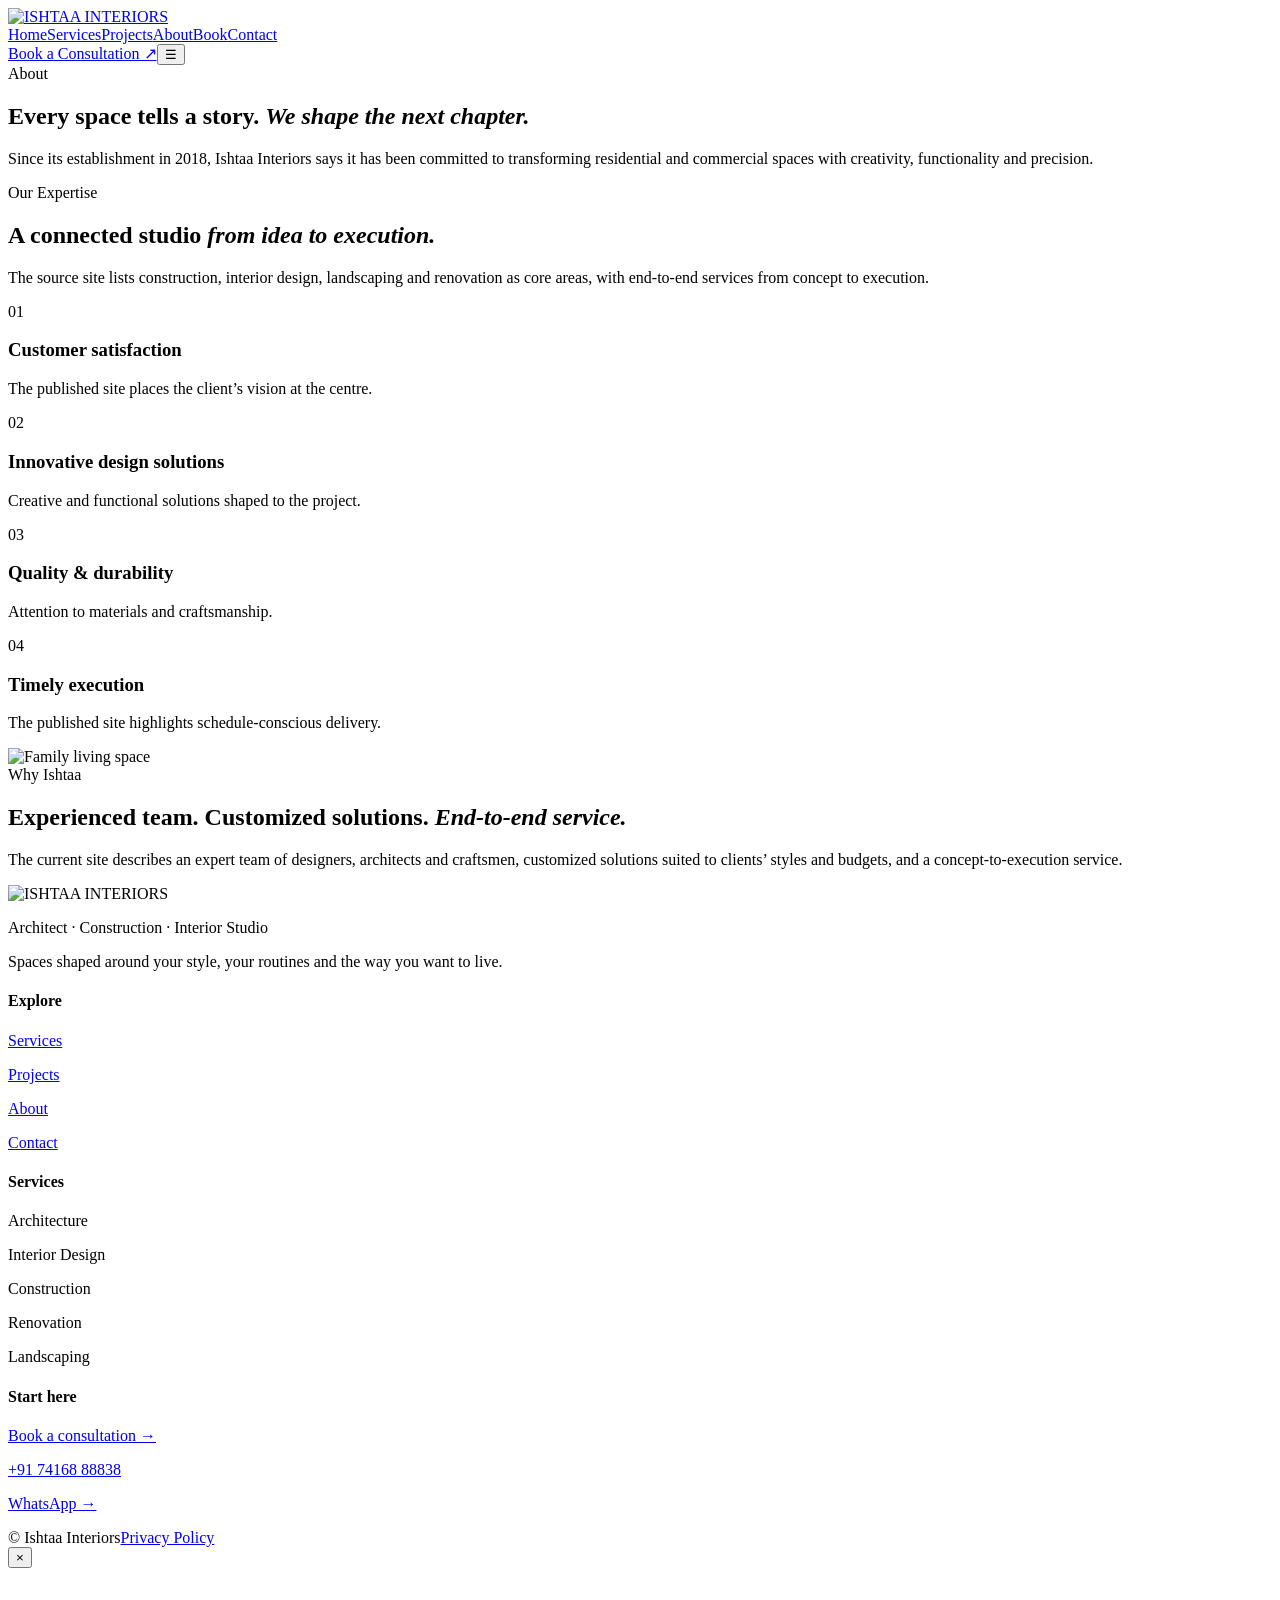
==== about/index.html @ 9c27b47c "Premium Ishtaa redesign: about/index.html" ====
<!doctype html><html lang="en"><head><meta charset="utf-8"><meta name="viewport" content="width=device-width,initial-scale=1"><title>About — ISHTAA INTERIORS</title><meta name="description" content="About Ishtaa Interiors and its approach to residential and commercial design."><link rel="stylesheet" href="/ishtaa-interiors/css/site.css"></head><body><header class="site-header"><div class="container nav"><a class="brand" href="/ishtaa-interiors/"><img src="/ishtaa-interiors/assets/logo-approved.webp" alt="ISHTAA INTERIORS"></a><nav class="nav-links"><a href="/ishtaa-interiors/">Home</a><a href="/ishtaa-interiors/services/">Services</a><a href="/ishtaa-interiors/portfolio/">Projects</a><a href="/ishtaa-interiors/about/">About</a><a href="/ishtaa-interiors/reservations/">Book</a><a href="/ishtaa-interiors/contact/">Contact</a></nav><a class="btn primary" href="/ishtaa-interiors/reservations/">Book a Consultation ↗</a><button class="nav-menu" data-menu aria-label="Menu">☰</button></div></header><main><section class="page-hero"><div class="container"><div class="eyebrow">About</div><h1 class="display serif">Every space tells a story. <em>We shape the next chapter.</em></h1><p>Since its establishment in 2018, Ishtaa Interiors says it has been committed to transforming residential and commercial spaces with creativity, functionality and precision.</p></div></section><section class="section"><div class="container split"><div class="copy"><div class="eyebrow">Our Expertise</div><h2 class="serif">A connected studio <em>from idea to execution.</em></h2><p>The source site lists construction, interior design, landscaping and renovation as core areas, with end-to-end services from concept to execution.</p><div class="detail-list"><div class="detail"><div class="detail-num">01</div><div><h3>Customer satisfaction</h3><p>The published site places the client’s vision at the centre.</p></div></div><div class="detail"><div class="detail-num">02</div><div><h3>Innovative design solutions</h3><p>Creative and functional solutions shaped to the project.</p></div></div><div class="detail"><div class="detail-num">03</div><div><h3>Quality & durability</h3><p>Attention to materials and craftsmanship.</p></div></div><div class="detail"><div class="detail-num">04</div><div><h3>Timely execution</h3><p>The published site highlights schedule-conscious delivery.</p></div></div></div></div><div class="photo"><img src="/ishtaa-interiors/assets/source/995b3aac-b95b-4c89-848e-cf5aaa6e6582-1024x730.jpg" data-remote="https://ishtaainteriors.com/wp-content/uploads/2025/03/995b3aac-b95b-4c89-848e-cf5aaa6e6582-1024x730.jpg" alt="Family living space"></div></div></section><section class="section cream"><div class="container section-head"><div class="eyebrow">Why Ishtaa</div><h2 class="serif">Experienced team. Customized solutions. <em>End-to-end service.</em></h2><p>The current site describes an expert team of designers, architects and craftsmen, customized solutions suited to clients’ styles and budgets, and a concept-to-execution service.</p></div></section></main><footer class="footer"><div class="container footer-grid"><div class="footer-brand"><img src="/ishtaa-interiors/assets/logo-approved.webp" alt="ISHTAA INTERIORS"><p>Architect · Construction · Interior Studio</p><p>Spaces shaped around your style, your routines and the way you want to live.</p></div><div><h4>Explore</h4><p><a href="/ishtaa-interiors/services/">Services</a></p><p><a href="/ishtaa-interiors/portfolio/">Projects</a></p><p><a href="/ishtaa-interiors/about/">About</a></p><p><a href="/ishtaa-interiors/contact/">Contact</a></p></div><div><h4>Services</h4><p>Architecture</p><p>Interior Design</p><p>Construction</p><p>Renovation</p><p>Landscaping</p></div><div><h4>Start here</h4><p><a href="/ishtaa-interiors/reservations/">Book a consultation →</a></p><p><a href="tel:+917416888838">+91 74168 88838</a></p><p><a href="https://wa.me/917416888838">WhatsApp →</a></p></div></div><div class="container footer-bottom"><span>© <span data-year></span> Ishtaa Interiors</span><span><a href="/ishtaa-interiors/privacy-policy/">Privacy Policy</a></span></div></footer><div class="lightbox"><button data-close aria-label="Close">×</button><figure><img alt=""><figcaption></figcaption></figure></div><script src="/ishtaa-interiors/js/site.js"></script></body></html>
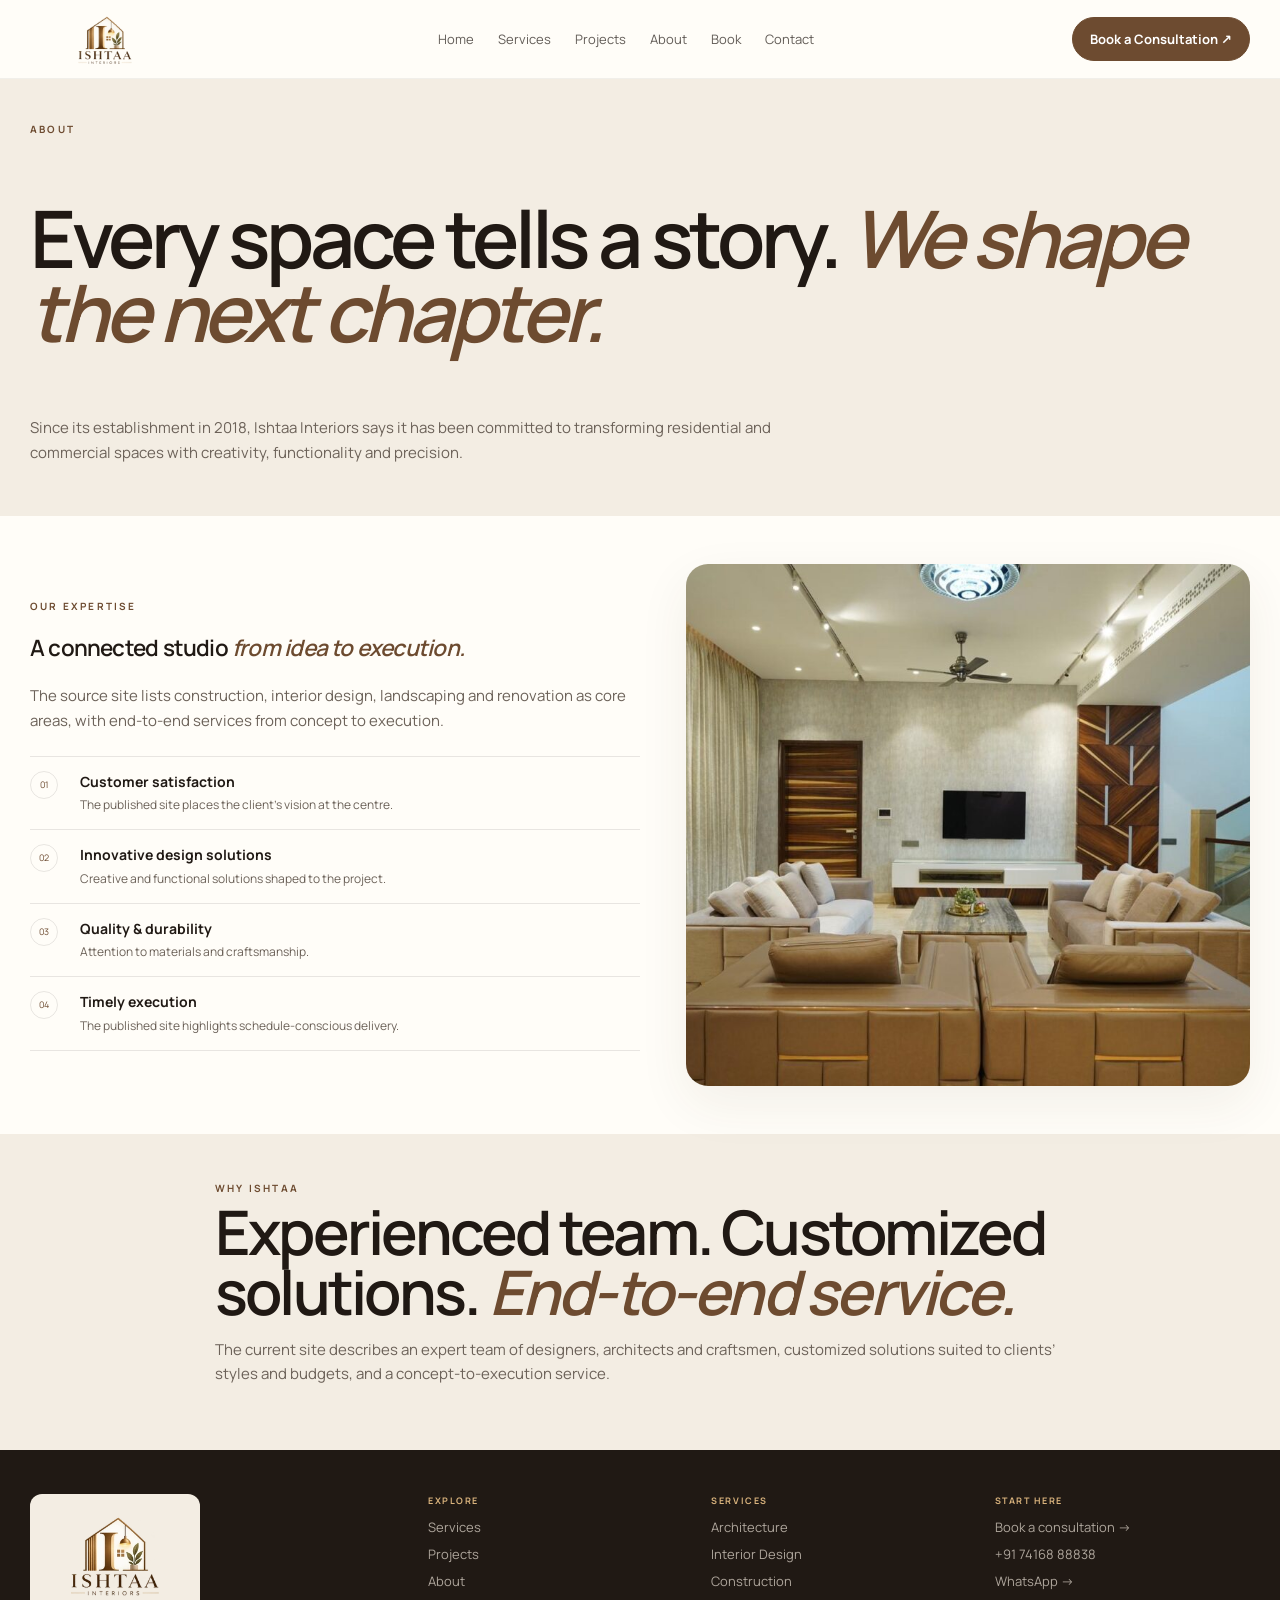
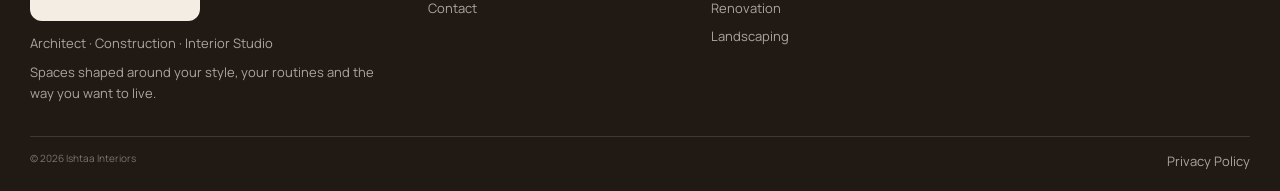
==== commit 4e3bb590: "Fix Netlify asset paths: about/index.html" ====
--- a/about/index.html
+++ b/about/index.html
@@ -1 +1 @@
-<!doctype html><html lang="en"><head><meta charset="utf-8"><meta name="viewport" content="width=device-width,initial-scale=1"><title>About — ISHTAA INTERIORS</title><meta name="description" content="About Ishtaa Interiors and its approach to residential and commercial design."><link rel="stylesheet" href="/ishtaa-interiors/css/site.css"></head><body><header class="site-header"><div class="container nav"><a class="brand" href="/ishtaa-interiors/"><img src="/ishtaa-interiors/assets/logo-approved.webp" alt="ISHTAA INTERIORS"></a><nav class="nav-links"><a href="/ishtaa-interiors/">Home</a><a href="/ishtaa-interiors/services/">Services</a><a href="/ishtaa-interiors/portfolio/">Projects</a><a href="/ishtaa-interiors/about/">About</a><a href="/ishtaa-interiors/reservations/">Book</a><a href="/ishtaa-interiors/contact/">Contact</a></nav><a class="btn primary" href="/ishtaa-interiors/reservations/">Book a Consultation ↗</a><button class="nav-menu" data-menu aria-label="Menu">☰</button></div></header><main><section class="page-hero"><div class="container"><div class="eyebrow">About</div><h1 class="display serif">Every space tells a story. <em>We shape the next chapter.</em></h1><p>Since its establishment in 2018, Ishtaa Interiors says it has been committed to transforming residential and commercial spaces with creativity, functionality and precision.</p></div></section><section class="section"><div class="container split"><div class="copy"><div class="eyebrow">Our Expertise</div><h2 class="serif">A connected studio <em>from idea to execution.</em></h2><p>The source site lists construction, interior design, landscaping and renovation as core areas, with end-to-end services from concept to execution.</p><div class="detail-list"><div class="detail"><div class="detail-num">01</div><div><h3>Customer satisfaction</h3><p>The published site places the client’s vision at the centre.</p></div></div><div class="detail"><div class="detail-num">02</div><div><h3>Innovative design solutions</h3><p>Creative and functional solutions shaped to the project.</p></div></div><div class="detail"><div class="detail-num">03</div><div><h3>Quality & durability</h3><p>Attention to materials and craftsmanship.</p></div></div><div class="detail"><div class="detail-num">04</div><div><h3>Timely execution</h3><p>The published site highlights schedule-conscious delivery.</p></div></div></div></div><div class="photo"><img src="/ishtaa-interiors/assets/source/995b3aac-b95b-4c89-848e-cf5aaa6e6582-1024x730.jpg" data-remote="https://ishtaainteriors.com/wp-content/uploads/2025/03/995b3aac-b95b-4c89-848e-cf5aaa6e6582-1024x730.jpg" alt="Family living space"></div></div></section><section class="section cream"><div class="container section-head"><div class="eyebrow">Why Ishtaa</div><h2 class="serif">Experienced team. Customized solutions. <em>End-to-end service.</em></h2><p>The current site describes an expert team of designers, architects and craftsmen, customized solutions suited to clients’ styles and budgets, and a concept-to-execution service.</p></div></section></main><footer class="footer"><div class="container footer-grid"><div class="footer-brand"><img src="/ishtaa-interiors/assets/logo-approved.webp" alt="ISHTAA INTERIORS"><p>Architect · Construction · Interior Studio</p><p>Spaces shaped around your style, your routines and the way you want to live.</p></div><div><h4>Explore</h4><p><a href="/ishtaa-interiors/services/">Services</a></p><p><a href="/ishtaa-interiors/portfolio/">Projects</a></p><p><a href="/ishtaa-interiors/about/">About</a></p><p><a href="/ishtaa-interiors/contact/">Contact</a></p></div><div><h4>Services</h4><p>Architecture</p><p>Interior Design</p><p>Construction</p><p>Renovation</p><p>Landscaping</p></div><div><h4>Start here</h4><p><a href="/ishtaa-interiors/reservations/">Book a consultation →</a></p><p><a href="tel:+917416888838">+91 74168 88838</a></p><p><a href="https://wa.me/917416888838">WhatsApp →</a></p></div></div><div class="container footer-bottom"><span>© <span data-year></span> Ishtaa Interiors</span><span><a href="/ishtaa-interiors/privacy-policy/">Privacy Policy</a></span></div></footer><div class="lightbox"><button data-close aria-label="Close">×</button><figure><img alt=""><figcaption></figcaption></figure></div><script src="/ishtaa-interiors/js/site.js"></script></body></html>+<!doctype html><html lang="en"><head><meta charset="utf-8"><meta name="viewport" content="width=device-width,initial-scale=1"><title>About — ISHTAA INTERIORS</title><meta name="description" content="About Ishtaa Interiors and its approach to residential and commercial design."><link rel="stylesheet" href="../css/site.css"></head><body><header class="site-header"><div class="container nav"><a class="brand" href="../"><img src="../assets/logo-approved.webp" alt="ISHTAA INTERIORS"></a><nav class="nav-links"><a href="../">Home</a><a href="../services/">Services</a><a href="../portfolio/">Projects</a><a href="../about/">About</a><a href="../reservations/">Book</a><a href="../contact/">Contact</a></nav><a class="btn primary" href="../reservations/">Book a Consultation ↗</a><button class="nav-menu" data-menu aria-label="Menu">☰</button></div></header><main><section class="page-hero"><div class="container"><div class="eyebrow">About</div><h1 class="display serif">Every space tells a story. <em>We shape the next chapter.</em></h1><p>Since its establishment in 2018, Ishtaa Interiors says it has been committed to transforming residential and commercial spaces with creativity, functionality and precision.</p></div></section><section class="section"><div class="container split"><div class="copy"><div class="eyebrow">Our Expertise</div><h2 class="serif">A connected studio <em>from idea to execution.</em></h2><p>The source site lists construction, interior design, landscaping and renovation as core areas, with end-to-end services from concept to execution.</p><div class="detail-list"><div class="detail"><div class="detail-num">01</div><div><h3>Customer satisfaction</h3><p>The published site places the client’s vision at the centre.</p></div></div><div class="detail"><div class="detail-num">02</div><div><h3>Innovative design solutions</h3><p>Creative and functional solutions shaped to the project.</p></div></div><div class="detail"><div class="detail-num">03</div><div><h3>Quality & durability</h3><p>Attention to materials and craftsmanship.</p></div></div><div class="detail"><div class="detail-num">04</div><div><h3>Timely execution</h3><p>The published site highlights schedule-conscious delivery.</p></div></div></div></div><div class="photo"><img src="../assets/source/995b3aac-b95b-4c89-848e-cf5aaa6e6582-1024x730.jpg" data-remote="https://ishtaainteriors.com/wp-content/uploads/2025/03/995b3aac-b95b-4c89-848e-cf5aaa6e6582-1024x730.jpg" alt="Family living space"></div></div></section><section class="section cream"><div class="container section-head"><div class="eyebrow">Why Ishtaa</div><h2 class="serif">Experienced team. Customized solutions. <em>End-to-end service.</em></h2><p>The current site describes an expert team of designers, architects and craftsmen, customized solutions suited to clients’ styles and budgets, and a concept-to-execution service.</p></div></section></main><footer class="footer"><div class="container footer-grid"><div class="footer-brand"><img src="../assets/logo-approved.webp" alt="ISHTAA INTERIORS"><p>Architect · Construction · Interior Studio</p><p>Spaces shaped around your style, your routines and the way you want to live.</p></div><div><h4>Explore</h4><p><a href="../services/">Services</a></p><p><a href="../portfolio/">Projects</a></p><p><a href="../about/">About</a></p><p><a href="../contact/">Contact</a></p></div><div><h4>Services</h4><p>Architecture</p><p>Interior Design</p><p>Construction</p><p>Renovation</p><p>Landscaping</p></div><div><h4>Start here</h4><p><a href="../reservations/">Book a consultation →</a></p><p><a href="tel:+917416888838">+91 74168 88838</a></p><p><a href="https://wa.me/917416888838">WhatsApp →</a></p></div></div><div class="container footer-bottom"><span>© <span data-year></span> Ishtaa Interiors</span><span><a href="../privacy-policy/">Privacy Policy</a></span></div></footer><div class="lightbox"><button data-close aria-label="Close">×</button><figure><img alt=""><figcaption></figcaption></figure></div><script src="../js/site.js"></script></body></html>
--- a/css/site.css
+++ b/css/site.css
@@ -0,0 +1,129 @@
+@import url('https://fonts.googleapis.com/css2?family=Manrope:wght@400;500;600;700&display=swap');
+:root{--ink:#201914;--espresso:#2a2019;--brown:#6d4b30;--gold:#b88b52;--cream:#f3ede3;--paper:#fffdf8;--muted:#6c6259;--line:#2019141a;--font:"Manrope",system-ui,-apple-system,"Segoe UI",sans-serif}
+*{box-sizing:border-box}
+html{scroll-behavior:smooth}
+body{margin:0;background:var(--paper);color:var(--ink);font-family:var(--font);font-size:15px;line-height:1.55;-webkit-font-smoothing:antialiased}
+a{text-decoration:none;color:inherit}
+img{display:block;max-width:100%}
+button,input,select,textarea{font:inherit}
+.container{width:min(1220px,calc(100% - 48px));margin:auto}
+.serif,.display,.section-head h2,.hero-label strong,.service h3,.project-meta strong,.step strong,.cta h2{font-family:var(--font)}
+.serif{font-weight:600;letter-spacing:-.035em}
+.eyebrow{font-size:10px;line-height:1.2;letter-spacing:.22em;text-transform:uppercase;color:var(--brown);font-weight:700}
+.display{font:600 clamp(3.25rem,6.2vw,6.4rem)/.94 var(--font);letter-spacing:-.055em}
+.display em,h1 em,h2 em{font-style:italic;color:var(--brown)}
+.btn{display:inline-flex;align-items:center;justify-content:center;gap:8px;padding:11px 17px;border-radius:999px;border:1px solid var(--brown);font-weight:700;font-size:13px;transition:.22s}
+.btn:hover{transform:translateY(-2px);box-shadow:0 12px 26px #20191418}
+.btn.primary{background:var(--brown);color:#fff}
+.btn.gold{background:var(--gold);border-color:var(--gold);color:#fff}
+.btn.light{background:#fff0;border-color:#fff7;color:#fff}
+.site-header{position:sticky;top:0;z-index:50;background:#fffdf8ea;backdrop-filter:blur(18px);border-bottom:1px solid #20191410}
+.nav{height:78px;display:flex;align-items:center;justify-content:space-between;gap:20px}
+.brand{display:flex;align-items:center;height:100%;padding-top:4px}.brand img{width:150px;height:66px;object-fit:contain;object-position:center;display:block}
+.nav-links{display:flex;gap:24px;font-size:13px}
+.nav-links a{opacity:.7;position:relative}
+.nav-links a:hover,.nav-links a.active{opacity:1;color:var(--brown)}
+.nav-menu{display:none;border:0;background:none;font-size:22px}
+.hero{padding:14px 0}
+.hero-shell{display:grid;grid-template-columns:.9fr 1.1fr;min-height:570px;border-radius:28px;overflow:hidden;background:var(--espresso);box-shadow:0 20px 65px #47332216}
+.hero-copy{padding:46px 48px;color:#fff;display:flex;flex-direction:column;justify-content:center}
+.hero-copy .eyebrow{color:#e0bb88}
+.hero-copy p{font-size:15px;line-height:1.65;color:#ffffffcf;max-width:520px;margin:14px 0 0}
+.hero-actions{display:flex;flex-wrap:wrap;gap:10px;margin-top:18px}
+.hero-meta{margin-top:38px;color:#ffffff66;font-size:9px;letter-spacing:.15em;text-transform:uppercase;display:flex;gap:12px;align-items:center}
+.hero-meta span{height:1px;width:42px;background:#fff3}
+.hero-visual{position:relative;min-height:570px;overflow:hidden}
+.hero-visual:after{content:"";position:absolute;inset:0;background:linear-gradient(90deg,#2a20194d,transparent 58%)}
+.hero-visual img{width:100%;height:100%;object-fit:cover;transition:transform .7s cubic-bezier(.2,.7,.2,1)}
+.hero-label{position:absolute;left:18px;bottom:18px;z-index:2;background:#fffdf8ed;padding:12px 14px;border-radius:12px;box-shadow:0 10px 24px #0002}
+.hero-label strong{display:block;font-size:16px;font-weight:700}
+.hero-label span{display:block;font-size:9px;letter-spacing:.13em;text-transform:uppercase;color:var(--muted)}
+.trust{display:grid;grid-template-columns:repeat(4,1fr);border:1px solid var(--line);border-radius:16px;overflow:hidden;margin-top:10px}
+.trust div{padding:14px;text-align:center;border-right:1px solid var(--line)}
+.trust div:last-child{border-right:0}
+.trust strong{display:block;font-size:17px;font-weight:700}
+.trust span{font-size:9px;letter-spacing:.13em;text-transform:uppercase;color:var(--muted)}
+section{padding:48px 0}
+.cream{background:var(--cream)}
+.split{display:grid;grid-template-columns:1.04fr .96fr;gap:46px;align-items:center}
+.photo{border-radius:22px;overflow:hidden;box-shadow:0 18px 52px #47332212}
+.photo img{width:100%;aspect-ratio:1.08;object-fit:cover}
+.section-head{max-width:850px}
+.section-head h2{margin:8px 0 12px;font-weight:600;font-size:clamp(2.7rem,4.8vw,5rem);line-height:.98;letter-spacing:-.045em}
+.section-head p,.copy p{color:var(--muted);font-size:15px;line-height:1.65}
+.detail-list{margin-top:22px;border-top:1px solid var(--line)}.detail-list + .btn{margin-top:14px}
+.detail{display:grid;grid-template-columns:38px 1fr;gap:12px;padding:14px 0;border-bottom:1px solid var(--line)}
+.detail-num{width:28px;height:28px;border:1px solid var(--line);border-radius:50%;display:grid;place-items:center;font-size:9px;color:var(--brown)}
+.detail h3{margin:0 0 3px;font-size:14px;font-weight:700}
+.detail p{margin:0;color:var(--muted);font-size:12px}
+.services-grid{display:grid;grid-template-columns:repeat(5,1fr);gap:10px;margin-top:28px}
+.service{padding:20px;border:1px solid var(--line);border-radius:17px;background:#fffdf8b8;min-height:170px;transition:.22s}
+.service:hover{transform:translateY(-3px);box-shadow:0 16px 40px #47332212}
+.icon{width:36px;height:36px;border-radius:10px;background:#e9dccb;color:var(--brown);display:grid;place-items:center;margin-bottom:17px}
+.service h3{margin:0 0 6px;font-size:17px;font-weight:700;letter-spacing:-.02em}
+.service p{margin:0;color:var(--muted);font-size:12px;line-height:1.55}
+.work-top{display:flex;justify-content:space-between;align-items:end;gap:20px}
+.filters{display:flex;flex-wrap:wrap;gap:7px;margin:18px 0 14px}
+.filter{border:1px solid var(--line);background:none;padding:7px 12px;border-radius:999px;color:#5d534a;cursor:pointer;font-size:11px}
+.filter.active{background:var(--brown);color:#fff;border-color:var(--brown)}
+.gallery{display:grid;grid-template-columns:repeat(12,1fr);gap:10px}
+.project{grid-column:span 4;min-height:300px;border-radius:17px;overflow:hidden;position:relative;background:#ddd;cursor:pointer}
+.project.wide{grid-column:span 8}
+.project.tall{min-height:440px}
+.project img{width:100%;height:100%;object-fit:cover;transition:transform .55s}
+.project:hover img{transform:scale(1.04)}
+.project:after{content:"";position:absolute;inset:46% 0 0;background:linear-gradient(transparent,#000b)}
+.project-meta{position:absolute;z-index:2;left:16px;bottom:14px;color:#fff}
+.project-meta strong{display:block;font-size:18px;line-height:1.15;font-weight:700}
+.project-meta span{font-size:9px;letter-spacing:.14em;text-transform:uppercase;opacity:.8}
+.dark{background:var(--espresso);color:#fff}
+.dark .section-head p{color:#ffffffb8}
+.dark .eyebrow{color:#d9b37d}
+.steps{display:grid;grid-template-columns:repeat(5,1fr);margin-top:28px}
+.step{padding:18px 16px;border-top:1px solid #fff2;position:relative}
+.step:before{content:"";position:absolute;top:-4px;left:16px;width:8px;height:8px;border-radius:50%;background:var(--gold)}
+.step strong{display:block;font-size:17px;line-height:1.2;font-weight:700;margin-bottom:5px}
+.step p{margin:0;color:#fff9;font-size:11px;line-height:1.55}
+.cta{padding:42px;border-radius:24px;background:linear-gradient(135deg,#513925,#2b211a);color:#fff;display:flex;justify-content:space-between;align-items:center;gap:22px}
+.cta .eyebrow{color:#d9b37d}
+.cta p{color:#ffffffb3;max-width:680px;font-size:14px;margin:6px 0 0}
+.cta h2{font-size:clamp(2.2rem,4vw,4.4rem);line-height:.98;margin:8px 0}
+.page-hero{padding:44px 0 36px;background:var(--cream)}
+.page-hero p{max-width:780px;color:var(--muted);font-size:15px;line-height:1.65}
+.contact-grid{display:grid;grid-template-columns:.85fr 1.15fr;gap:46px;align-items:start}
+.form-card{padding:24px;border-radius:20px;background:var(--cream);border:1px solid var(--line)}
+.form-card h2{margin:8px 0 14px}
+.form-grid{display:grid;grid-template-columns:1fr 1fr;gap:12px}
+.field{display:grid;gap:6px}
+.field.full{grid-column:1/-1}
+.field label{font-size:9px;text-transform:uppercase;letter-spacing:.13em;color:#685e55}
+.field input,.field select,.field textarea{width:100%;padding:11px 12px;border:1px solid var(--line);border-radius:10px;background:#fff;outline:none;font-size:13px}
+.field textarea{min-height:120px;resize:vertical}
+.contact-item{padding:14px 0;border-bottom:1px solid var(--line)}
+.contact-item strong{display:block;margin-bottom:2px;font-size:13px}
+.contact-item a,.contact-item span{color:var(--muted);font-size:13px}
+.faq{border-top:1px solid var(--line);margin-top:18px}
+.faq details{padding:15px 0;border-bottom:1px solid var(--line)}
+.faq summary{cursor:pointer;font-weight:700;font-size:13px}
+.footer{background:#201914;color:#f5ecdf;padding:44px 0 20px}
+.footer-grid{display:grid;grid-template-columns:1.45fr 1fr 1fr 1fr;gap:28px}
+.footer-brand img{width:170px;background:var(--cream);border-radius:12px;padding:9px;margin-bottom:12px}.footer-brand p:first-of-type{margin-top:0}.footer-brand p+p{margin-top:9px}
+.footer h4{margin:0 0 9px;font-size:9px;text-transform:uppercase;letter-spacing:.17em;color:#d9b37d}
+.footer p,.footer a{color:#f5ecdfaa;font-size:13px;margin:0 0 7px}
+.footer-bottom{margin-top:26px;border-top:1px solid #fff2;padding-top:14px;display:flex;justify-content:space-between;font-size:10px;color:#ffffff66}
+.lightbox{position:fixed;inset:0;z-index:100;display:none;align-items:center;justify-content:center;background:#120d0adf;padding:18px}
+.lightbox.open{display:flex}
+.lightbox figure{margin:0;max-width:min(1100px,94vw)}
+.lightbox img{max-height:82vh;width:auto;border-radius:16px}
+.lightbox button{position:fixed;top:18px;right:18px;width:40px;height:40px;border-radius:50%;border:0;background:#fff2;color:#fff;font-size:24px;cursor:pointer}
+@media(max-width:1060px){
+.nav-links{display:none;position:absolute;top:78px;left:0;right:0;background:#fffdf8fb;padding:16px 24px 20px;flex-direction:column;align-items:flex-start;border-bottom:1px solid var(--line)}
+.nav-links.open{display:flex}.nav-menu{display:block}.nav>.btn{display:none}.services-grid{grid-template-columns:repeat(3,1fr)}.split,.contact-grid{grid-template-columns:1fr}.steps{grid-template-columns:1fr 1fr}.footer-grid{grid-template-columns:1.3fr 1fr 1fr}
+}
+@media(max-width:680px){
+.container{width:calc(100% - 24px)}.nav{height:72px}.brand img{width:142px;height:62px}.nav-links{top:72px}
+.hero-shell{grid-template-columns:1fr;min-height:auto;border-radius:22px}.hero-copy{padding:38px 22px;min-height:460px}.hero-visual{min-height:320px}
+.hero-actions .btn{width:100%}.hero-meta{margin-top:30px}.trust{grid-template-columns:1fr 1fr}.trust div:nth-child(2){border-right:0}.trust div:nth-child(n+3){border-top:1px solid var(--line)}
+section{padding:48px 0}.section-head h2{font-size:clamp(2.4rem,11vw,4rem)}.services-grid{grid-template-columns:1fr 1fr}.work-top{display:block}.gallery{grid-template-columns:1fr}.project,.project.wide,.project.tall{grid-column:auto;min-height:280px}.steps{grid-template-columns:1fr}.cta{padding:32px 22px;display:block}.cta .btn{margin-top:16px}.form-grid{grid-template-columns:1fr}.field.full{grid-column:auto}.footer-grid{grid-template-columns:1fr 1fr}.footer-bottom{flex-direction:column;gap:6px}
+}
+@media(prefers-reduced-motion:reduce){html{scroll-behavior:auto}.hero-visual img{transition:none}}
